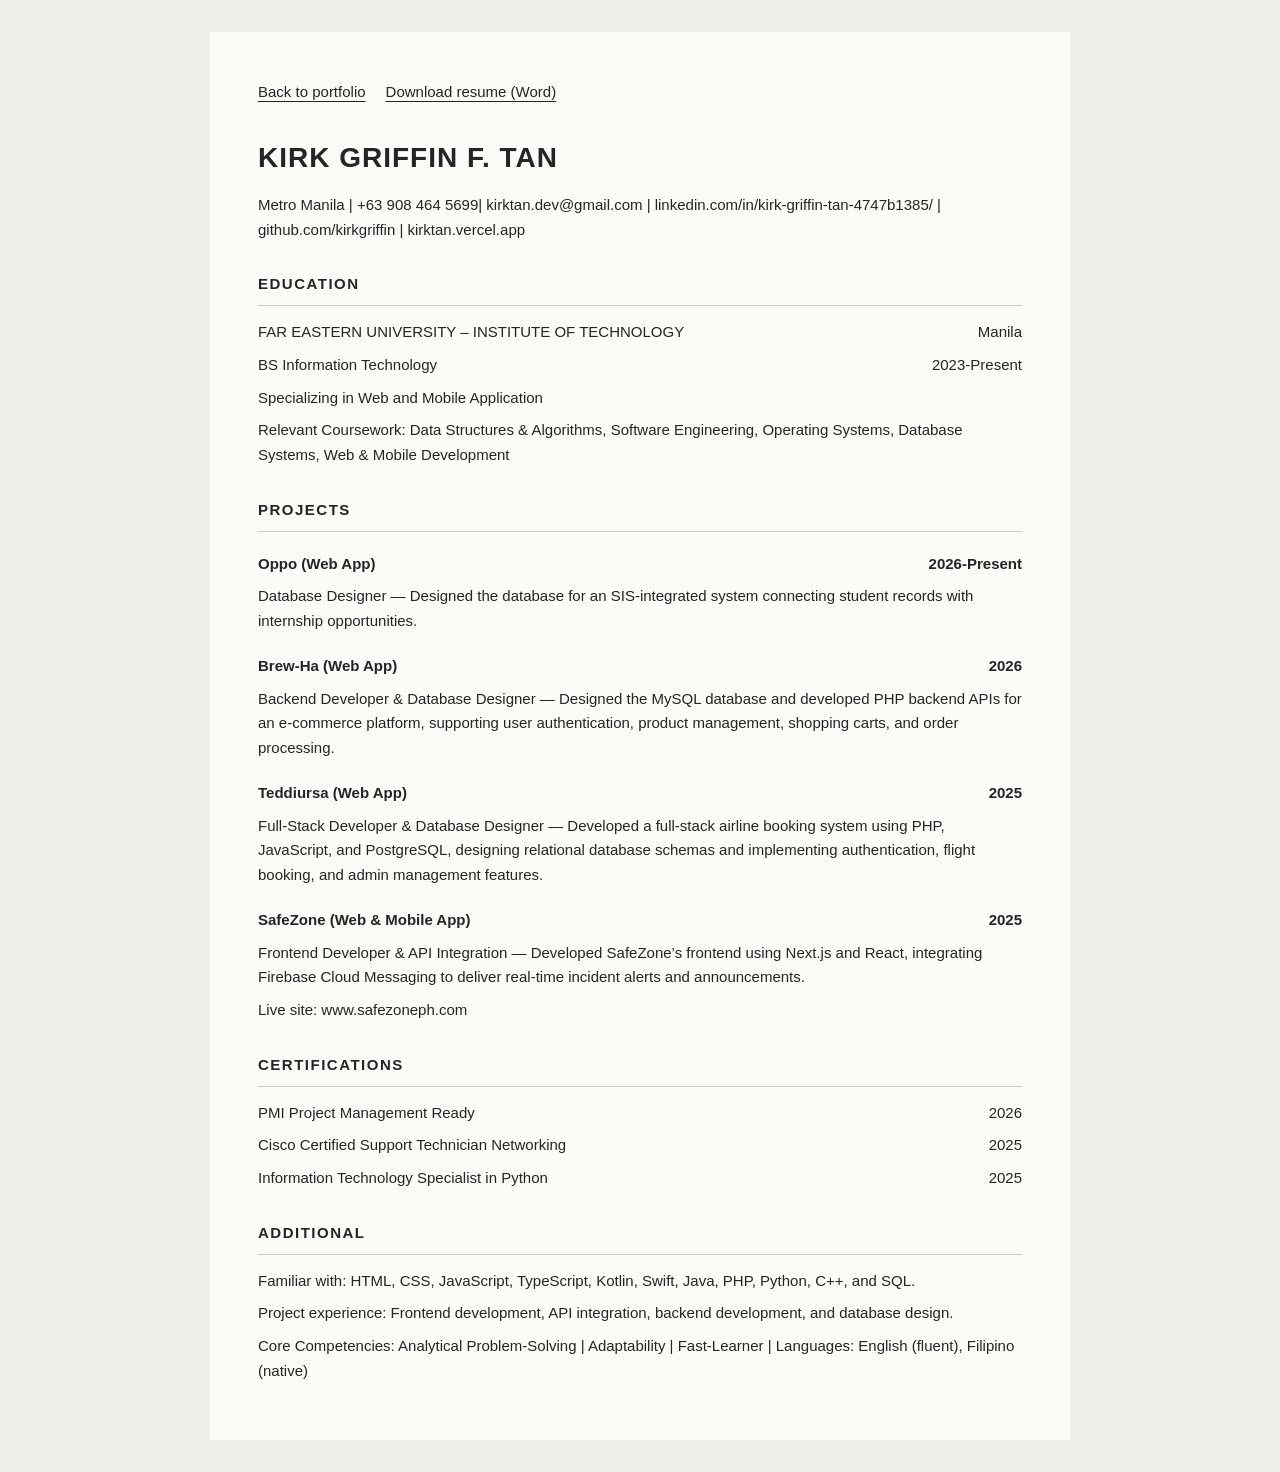
==== public/assets/documents/resume.html @ fb886cf2 "changes" ====
<!doctype html>
<html lang="en">
<head>
<meta charset="utf-8">
<meta name="viewport" content="width=device-width,initial-scale=1">
<title>Kirk Griffin F. Tan — Resume</title>
<style>
*{box-sizing:border-box}body{margin:0;background:#eeefeb;color:#252525;font:15px/1.65 Arial,sans-serif}main{max-width:860px;margin:32px auto;padding:48px;background:#fcfbf8}h1{font-size:28px;letter-spacing:1px;margin:0 0 12px}h2{font-size:15px;letter-spacing:1.5px;border-bottom:1px solid #ccc;padding-bottom:8px;margin:30px 0 14px}h3{font-size:15px;margin:20px 0 6px}p{margin:8px 0}h3,.dated{display:flex;justify-content:space-between;gap:20px}.year{white-space:nowrap}nav{display:flex;gap:20px;flex-wrap:wrap;margin-bottom:30px}a{color:inherit;text-underline-offset:4px}a:focus-visible{outline:2px solid;outline-offset:4px}@media(max-width:600px){main{margin:0;padding:28px 22px}h1{font-size:24px}}@media print{body,main{background:white}main{margin:0;padding:0;max-width:none}nav{display:none}h2,h3{break-after:avoid}p{orphans:3;widows:3}}
</style>
</head>
<body><main>
<nav aria-label="Resume navigation"><a href="/">Back to portfolio</a><a href="Kirk-Tan-Resume-Main.docx" download>Download resume (Word)</a></nav>
<h1>KIRK GRIFFIN F. TAN</h1>
<p>Metro Manila | +63 908 464 5699| kirktan.dev@gmail.com | linkedin.com/in/kirk-griffin-tan-4747b1385/ | github.com/kirkgriffin | kirktan.vercel.app</p>
<h2>EDUCATION</h2>
<p class="dated"><span>FAR EASTERN UNIVERSITY – INSTITUTE OF TECHNOLOGY</span><span>Manila</span></p>
<p class="dated"><span>BS Information Technology</span><span class="year">2023-Present</span></p>
<p>Specializing in Web and Mobile Application</p>
<p>Relevant Coursework: Data Structures &amp; Algorithms, Software Engineering, Operating Systems, Database Systems, Web &amp; Mobile Development</p>
<h2>PROJECTS</h2>
<h3><span>Oppo (Web App)</span><span class="year">2026-Present</span></h3>
<p>Database Designer — Designed the database for an SIS-integrated system connecting student records with internship opportunities.</p>
<h3><span>Brew-Ha (Web App)</span><span class="year">2026</span></h3>
<p>Backend Developer &amp; Database Designer — Designed the MySQL database and developed PHP backend APIs for an e-commerce platform, supporting user authentication, product management, shopping carts, and order processing.</p>
<h3><span>Teddiursa (Web App)</span><span class="year">2025</span></h3>
<p>Full-Stack Developer &amp; Database Designer — Developed a full-stack airline booking system using PHP, JavaScript, and PostgreSQL, designing relational database schemas and implementing authentication, flight booking, and admin management features.</p>
<h3><span>SafeZone (Web &amp; Mobile App)</span><span class="year">2025</span></h3>
<p>Frontend Developer &amp; API Integration — Developed SafeZone’s frontend using Next.js and React, integrating Firebase Cloud Messaging to deliver real-time incident alerts and announcements.</p>
<p>Live site: www.safezoneph.com</p>
<h2>CERTIFICATIONS</h2>
<p class="dated"><span>PMI Project Management Ready</span><span class="year">2026</span></p>
<p class="dated"><span>Cisco Certified Support Technician Networking</span><span class="year">2025</span></p>
<p class="dated"><span>Information Technology Specialist in Python</span><span class="year">2025</span></p>
<h2>ADDITIONAL</h2>
<p>Familiar with: HTML, CSS, JavaScript, TypeScript, Kotlin, Swift, Java, PHP, Python, C++, and SQL.</p>
<p>Project experience: Frontend development, API integration, backend development, and database design.</p>
<p>Core Competencies: Analytical Problem-Solving | Adaptability | Fast-Learner | Languages: English (fluent), Filipino (native)</p>
</main></body></html>
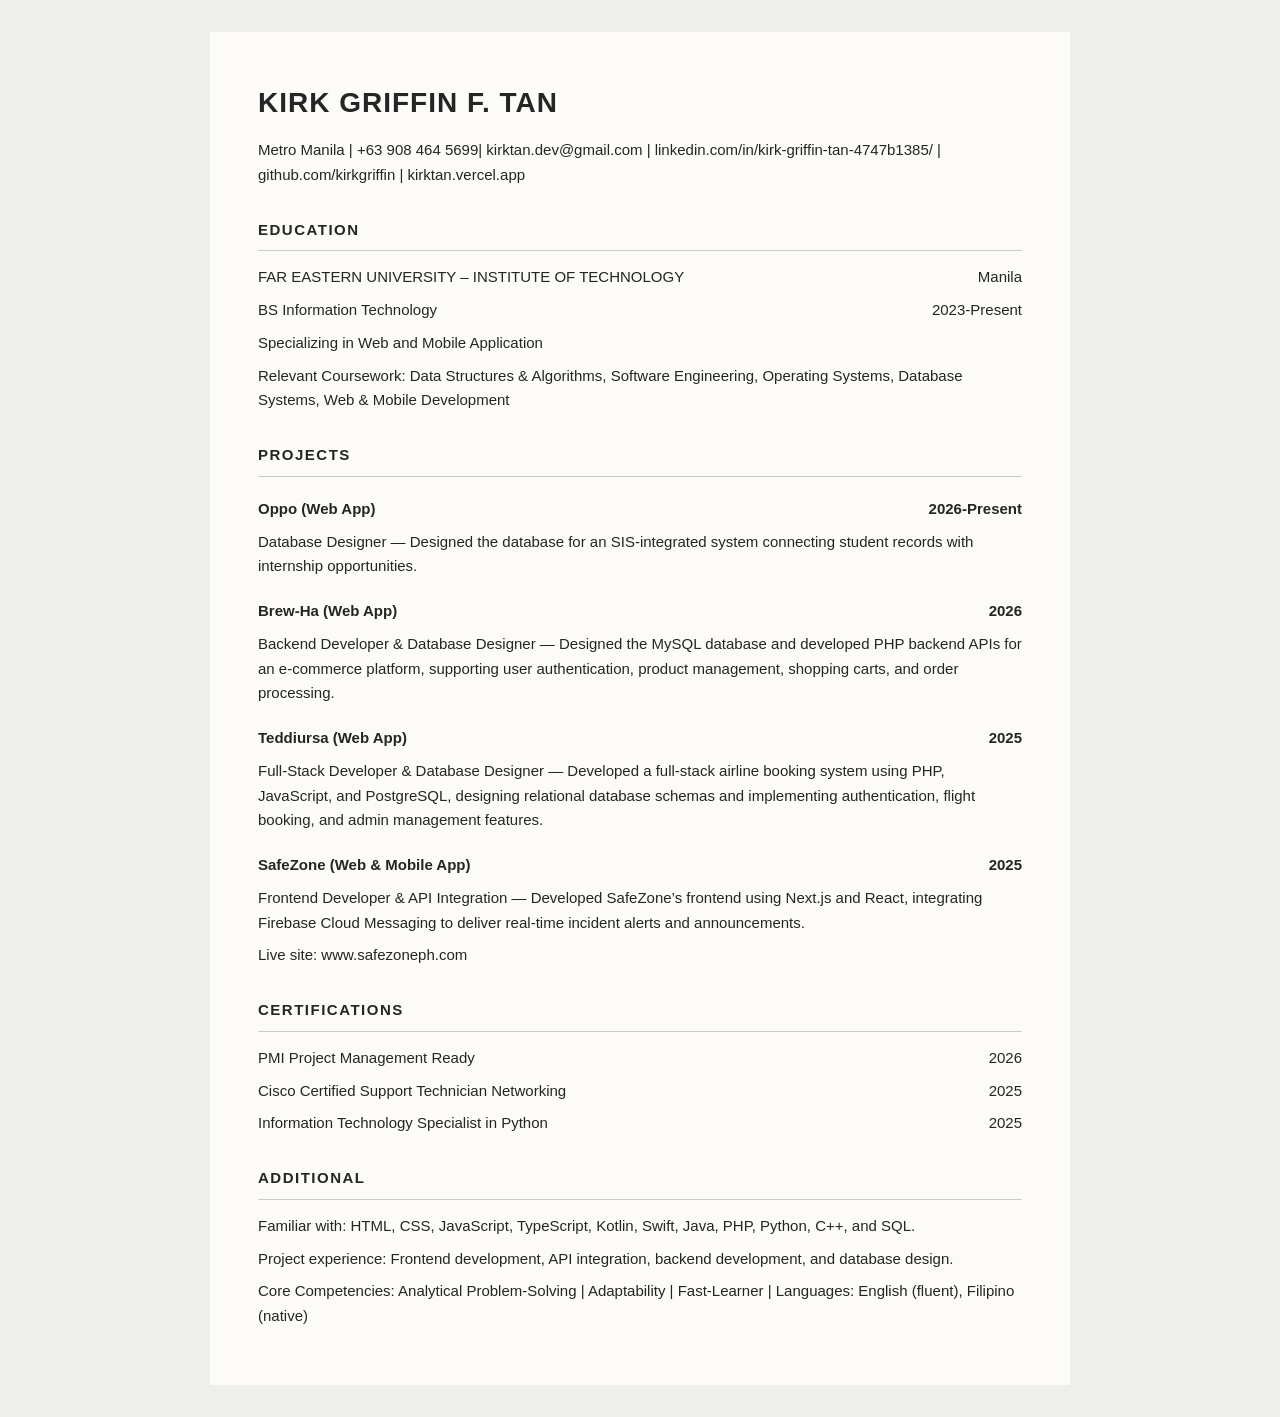
==== commit 82e6d669: "change" ====
--- a/public/assets/documents/resume.html
+++ b/public/assets/documents/resume.html
@@ -9,7 +9,6 @@
 </style>
 </head>
 <body><main>
-<nav aria-label="Resume navigation"><a href="/">Back to portfolio</a><a href="Kirk-Tan-Resume-Main.docx" download>Download resume (Word)</a></nav>
 <h1>KIRK GRIFFIN F. TAN</h1>
 <p>Metro Manila | +63 908 464 5699| kirktan.dev@gmail.com | linkedin.com/in/kirk-griffin-tan-4747b1385/ | github.com/kirkgriffin | kirktan.vercel.app</p>
 <h2>EDUCATION</h2>
@@ -35,4 +34,4 @@
 <p>Familiar with: HTML, CSS, JavaScript, TypeScript, Kotlin, Swift, Java, PHP, Python, C++, and SQL.</p>
 <p>Project experience: Frontend development, API integration, backend development, and database design.</p>
 <p>Core Competencies: Analytical Problem-Solving | Adaptability | Fast-Learner | Languages: English (fluent), Filipino (native)</p>
-</main></body></html>+</main></body></html>
